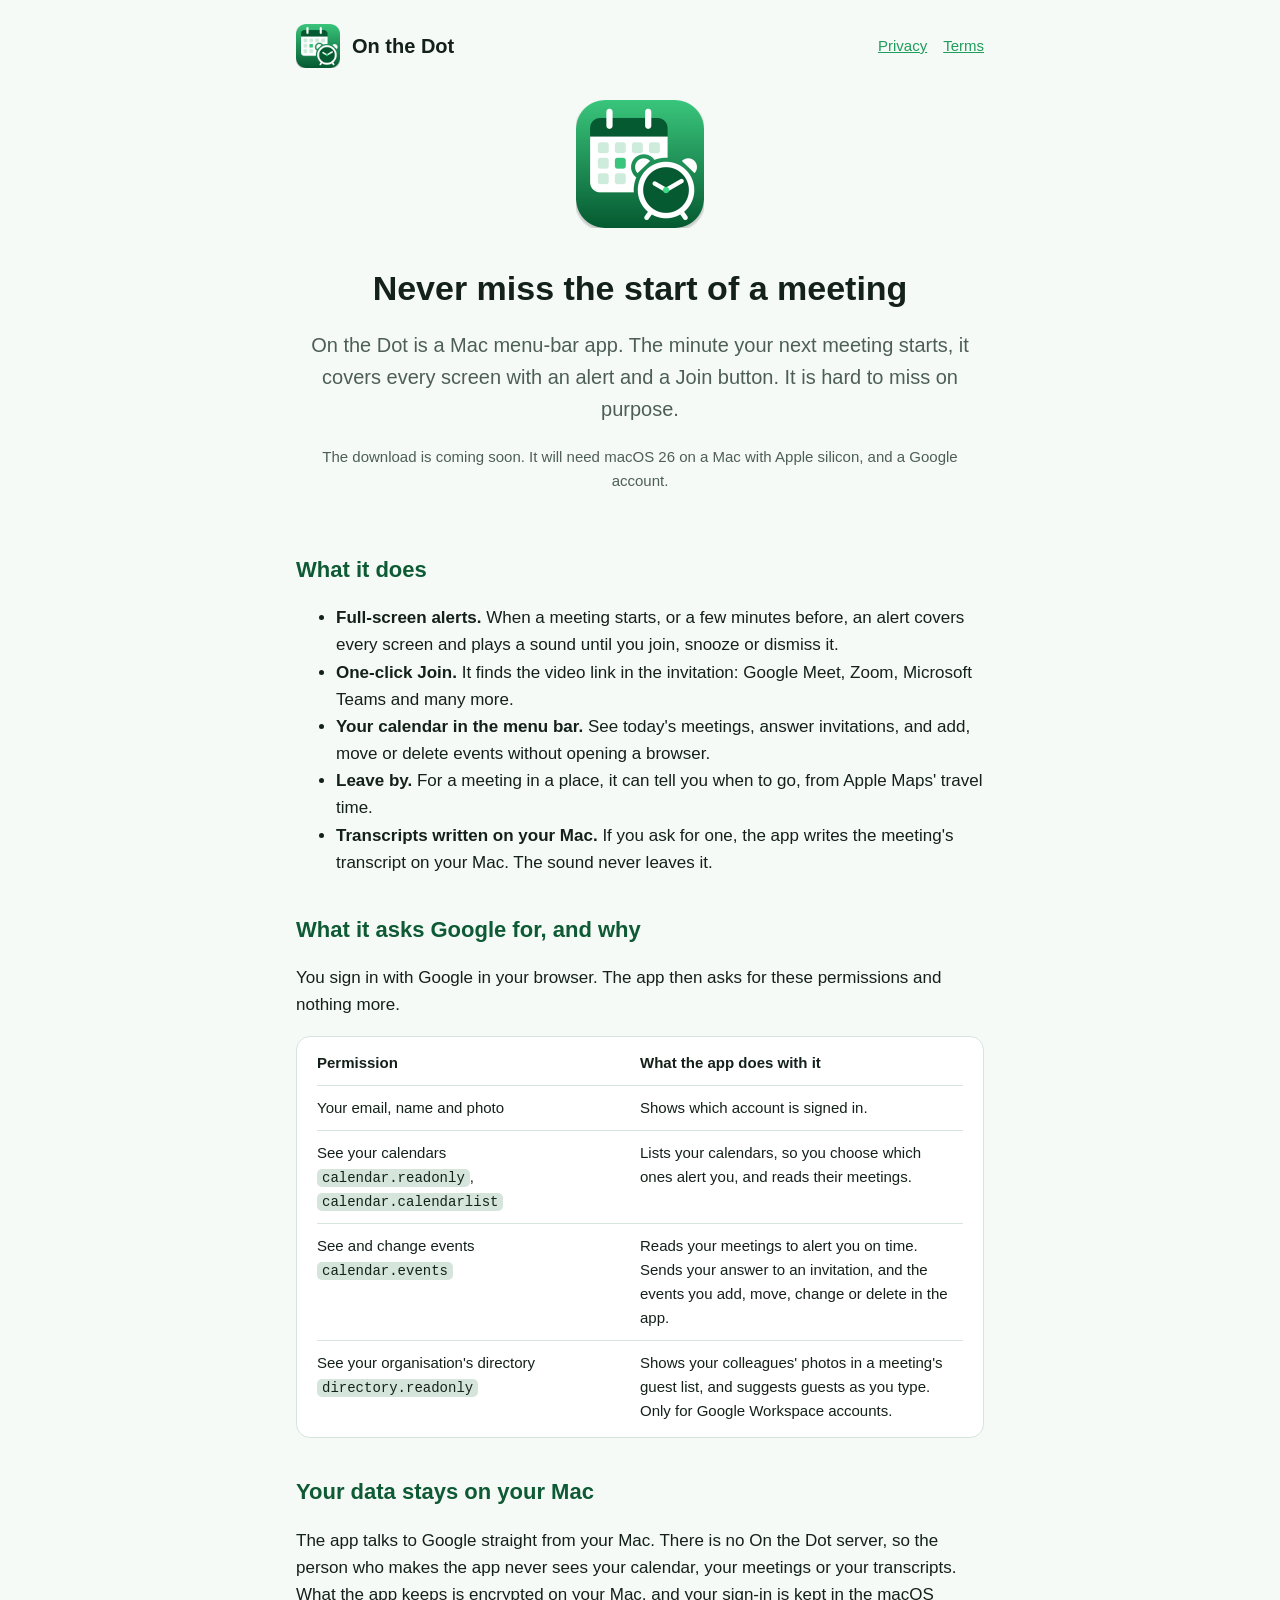
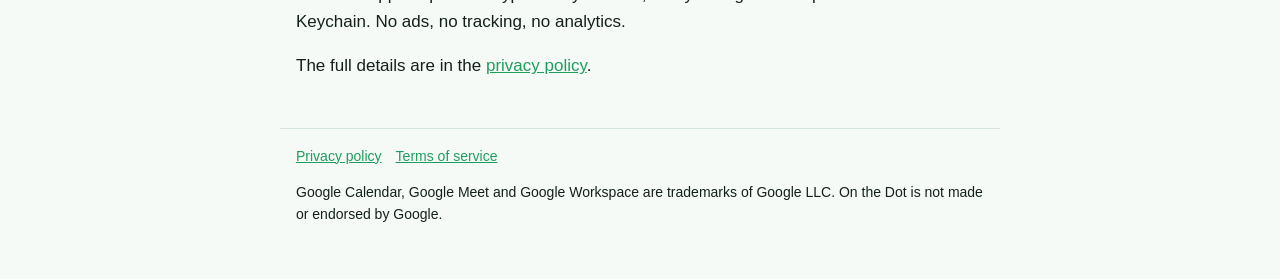
==== index.html @ 3e223c5f "Add files via upload" ====
<!doctype html>
<html lang="en">
<head>
  <meta charset="utf-8">
  <meta name="viewport" content="width=device-width, initial-scale=1">
  <title>On the Dot: never miss the start of a meeting</title>
  <meta name="description" content="On the Dot is a Mac menu-bar app that covers your screen with an alert the minute your next Google Calendar meeting starts.">
  <link rel="icon" href="icon.png">
  <link rel="stylesheet" href="style.css">
</head>
<body>
<header>
  <img src="icon.png" alt="">
  <a class="name" href="index.html">On the Dot</a>
  <nav><a href="privacy.html">Privacy</a><a href="terms.html">Terms</a></nav>
</header>

<main>
  <section class="hero">
    <img src="icon.png" alt="The On the Dot icon: an alarm clock in front of a calendar page">
    <h1>Never miss the start of a meeting</h1>
    <p class="lead">On the Dot is a Mac menu-bar app. The minute your next meeting starts, it covers every screen
      with an alert and a Join button. It is hard to miss on purpose.</p>
    <p class="soft">The download is coming soon. It will need macOS 26 on a Mac with Apple silicon, and a Google
      account.</p>
  </section>

  <h2>What it does</h2>
  <ul>
    <li><strong>Full-screen alerts.</strong> When a meeting starts, or a few minutes before, an alert covers every
      screen and plays a sound until you join, snooze or dismiss it.</li>
    <li><strong>One-click Join.</strong> It finds the video link in the invitation: Google Meet, Zoom, Microsoft
      Teams and many more.</li>
    <li><strong>Your calendar in the menu bar.</strong> See today's meetings, answer invitations, and add, move or
      delete events without opening a browser.</li>
    <li><strong>Leave by.</strong> For a meeting in a place, it can tell you when to go, from Apple Maps' travel
      time.</li>
    <li><strong>Transcripts written on your Mac.</strong> If you ask for one, the app writes the meeting's
      transcript on your Mac. The sound never leaves it.</li>
  </ul>

  <h2>What it asks Google for, and why</h2>
  <p>You sign in with Google in your browser. The app then asks for these permissions and nothing more.</p>
  <div class="card scroll">
    <table>
      <tr><th>Permission</th><th>What the app does with it</th></tr>
      <tr><td>Your email, name and photo</td><td>Shows which account is signed in.</td></tr>
      <tr><td>See your calendars<br><code>calendar.readonly</code>, <code>calendar.calendarlist</code></td>
        <td>Lists your calendars, so you choose which ones alert you, and reads their meetings.</td></tr>
      <tr><td>See and change events<br><code>calendar.events</code></td>
        <td>Reads your meetings to alert you on time. Sends your answer to an invitation, and the events you add,
          move, change or delete in the app.</td></tr>
      <tr><td>See your organisation's directory<br><code>directory.readonly</code></td>
        <td>Shows your colleagues' photos in a meeting's guest list, and suggests guests as you type. Only for
          Google Workspace accounts.</td></tr>
    </table>
  </div>

  <h2>Your data stays on your Mac</h2>
  <p>The app talks to Google straight from your Mac. There is no On the Dot server, so the person who makes the app never sees your calendar,
    your meetings or your transcripts. What the app keeps is encrypted on your Mac, and your sign-in is kept in the
    macOS Keychain. No ads, no tracking, no analytics.</p>
  <p>The full details are in the <a href="privacy.html">privacy policy</a>.</p>
</main>

<footer>
  <a href="privacy.html">Privacy policy</a><a href="terms.html">Terms of service</a>
  <p>Google Calendar, Google Meet and Google Workspace are trademarks of Google LLC. On the Dot is not made or
    endorsed by Google.</p>
</footer>
</body>
</html>
---- style.css ----
/* One style for the three pages. The greens are the app icon's. */
:root {
  --page: #f6faf7;
  --card: #ffffff;
  --text: #14211a;
  --soft: #4d5f55;
  --line: #d6e5dc;
  --green: #0e5a34;
  --accent: #1f9d5c;
}
@media (prefers-color-scheme: dark) {
  :root {
    --page: #0c1611;
    --card: #14211a;
    --text: #e8f3ec;
    --soft: #a3b8ab;
    --line: #26392e;
    --green: #3cc47a;
    --accent: #3cc47a;
  }
}
* { box-sizing: border-box; }
body {
  margin: 0;
  background: var(--page);
  color: var(--text);
  font: 17px/1.6 -apple-system, BlinkMacSystemFont, "Segoe UI", Helvetica, Arial, sans-serif;
}
main, header, footer { max-width: 720px; margin: 0 auto; padding: 0 16px; }
header { display: flex; align-items: center; gap: 12px; padding-top: 24px; padding-bottom: 8px; }
header img { width: 44px; height: 44px; }
header a.name { font-weight: 700; font-size: 20px; color: var(--text); text-decoration: none; }
header nav { margin-left: auto; display: flex; gap: 16px; font-size: 15px; }
a { color: var(--accent); }
h1 { font-size: 34px; line-height: 1.2; margin: 32px 0 12px; }
h2 { font-size: 22px; margin: 36px 0 8px; color: var(--green); }
p, li { color: var(--text); }
.lead { font-size: 20px; color: var(--soft); }
.soft { color: var(--soft); font-size: 15px; }
.hero { text-align: center; padding: 24px 0 8px; }
.hero img { width: 128px; height: 128px; }
.card { background: var(--card); border: 1px solid var(--line); border-radius: 14px; padding: 4px 20px; margin: 16px 0; }
.scroll { overflow-x: auto; }
table { border-collapse: collapse; width: 100%; font-size: 15px; table-layout: fixed; overflow-wrap: anywhere; }
th, td { text-align: left; vertical-align: top; padding: 10px 12px 10px 0; border-bottom: 1px solid var(--line); }
tr:last-child td { border-bottom: 0; }
code { font-size: 14px; background: var(--line); padding: 1px 5px; border-radius: 5px; }
footer { margin-top: 48px; padding-top: 16px; padding-bottom: 40px; border-top: 1px solid var(--line); font-size: 14px; color: var(--soft); }
footer a { margin-right: 14px; }
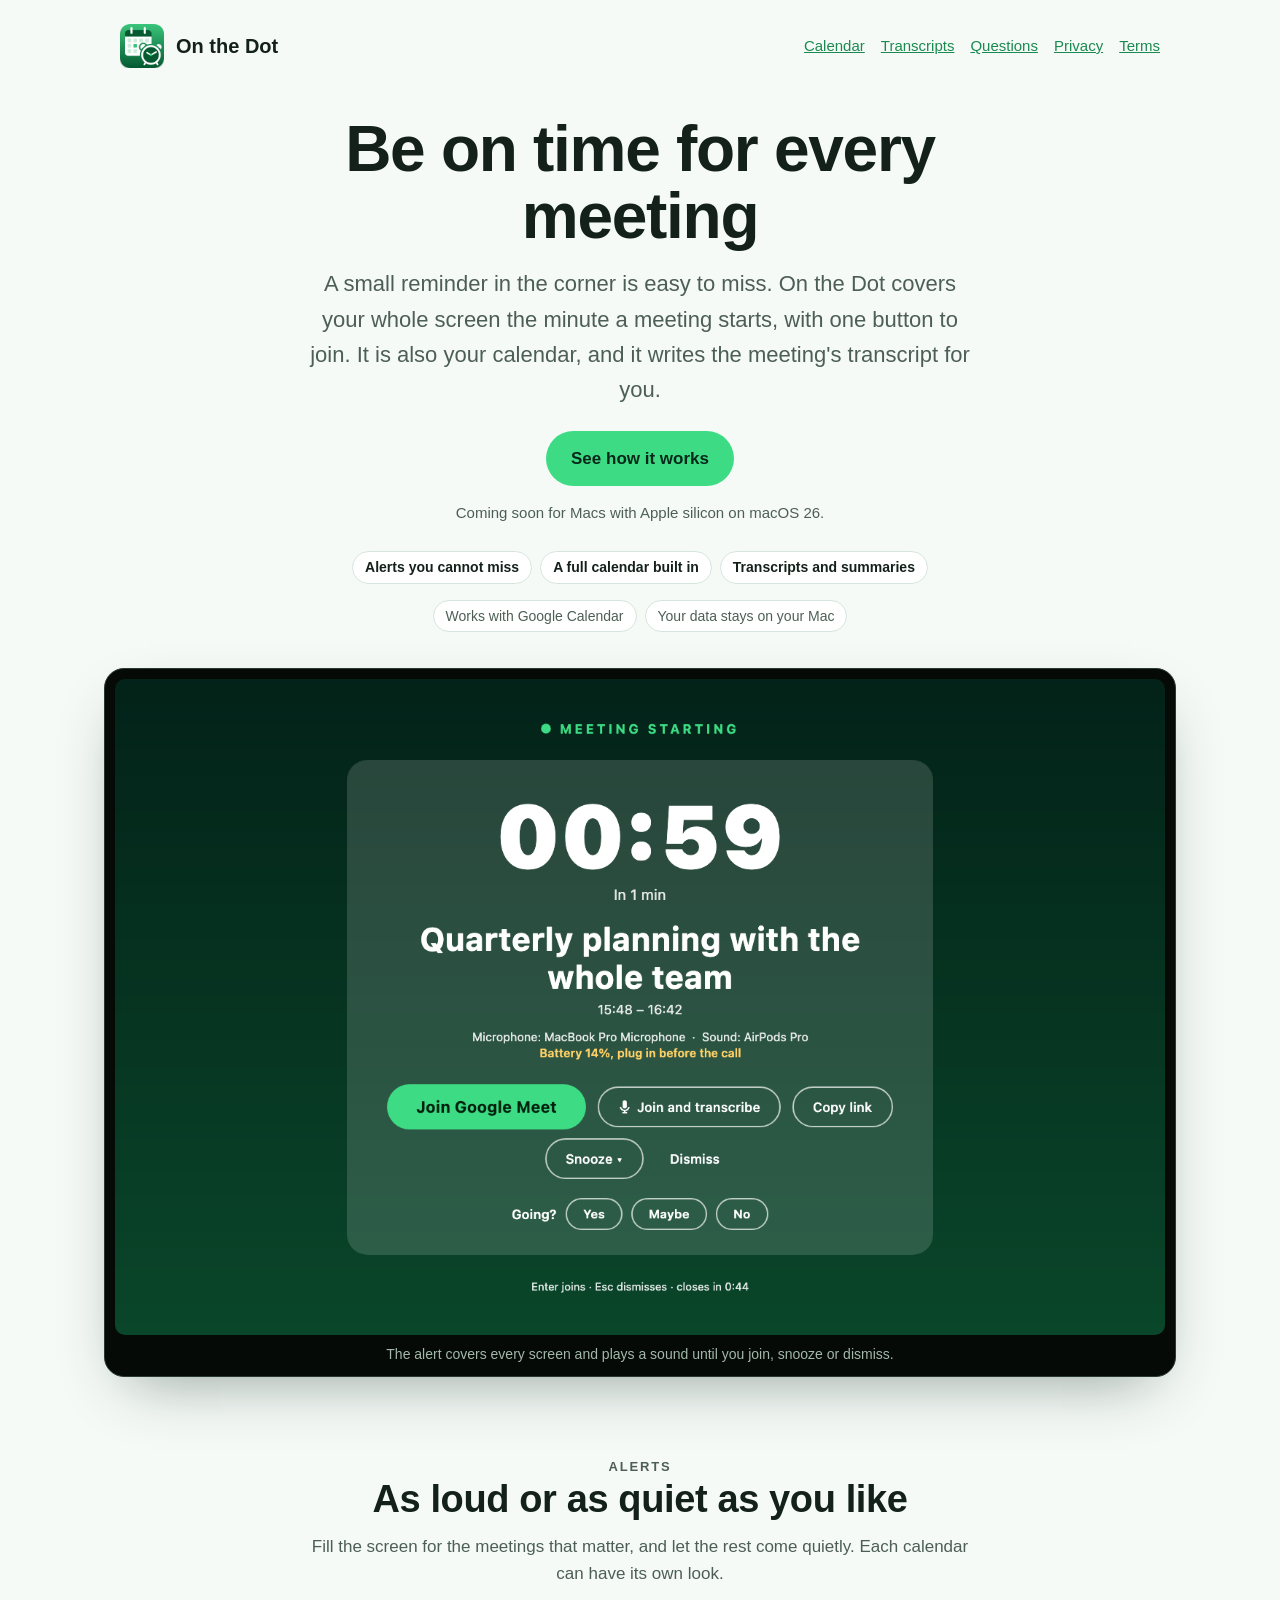
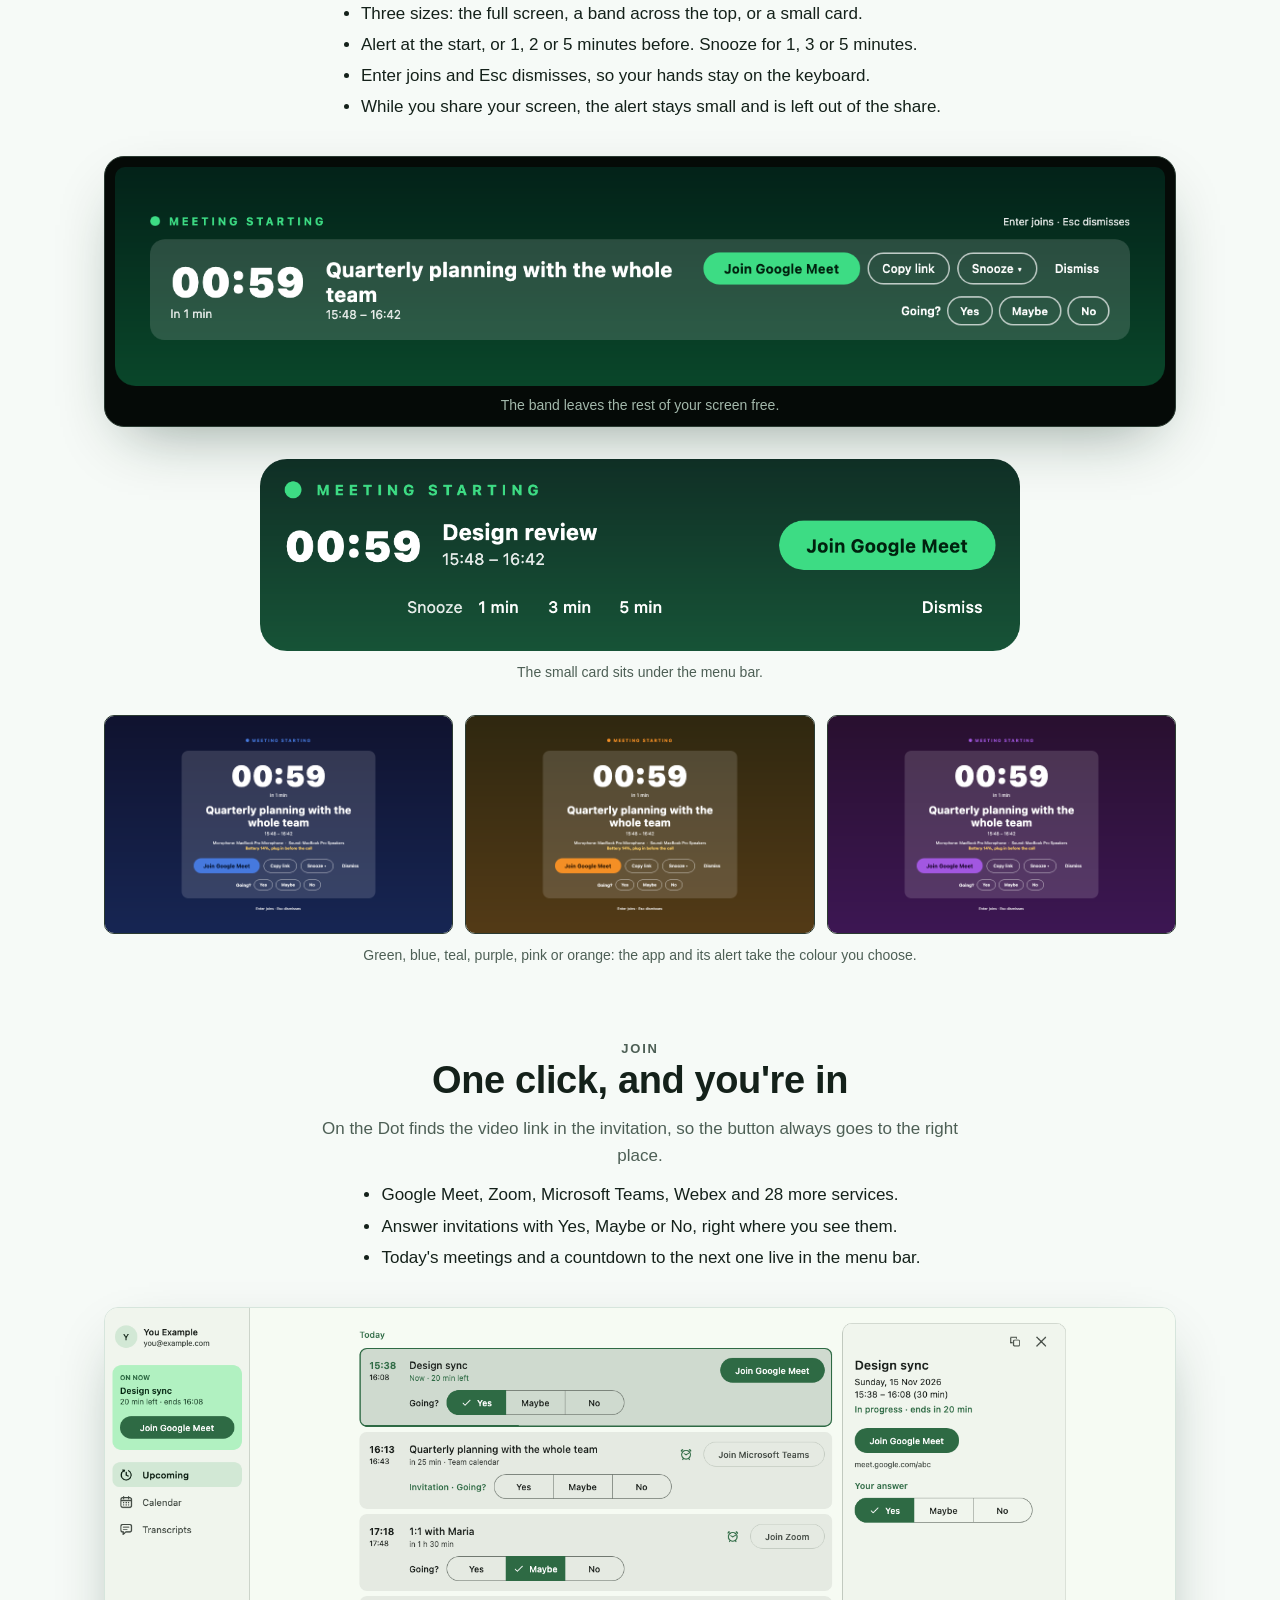
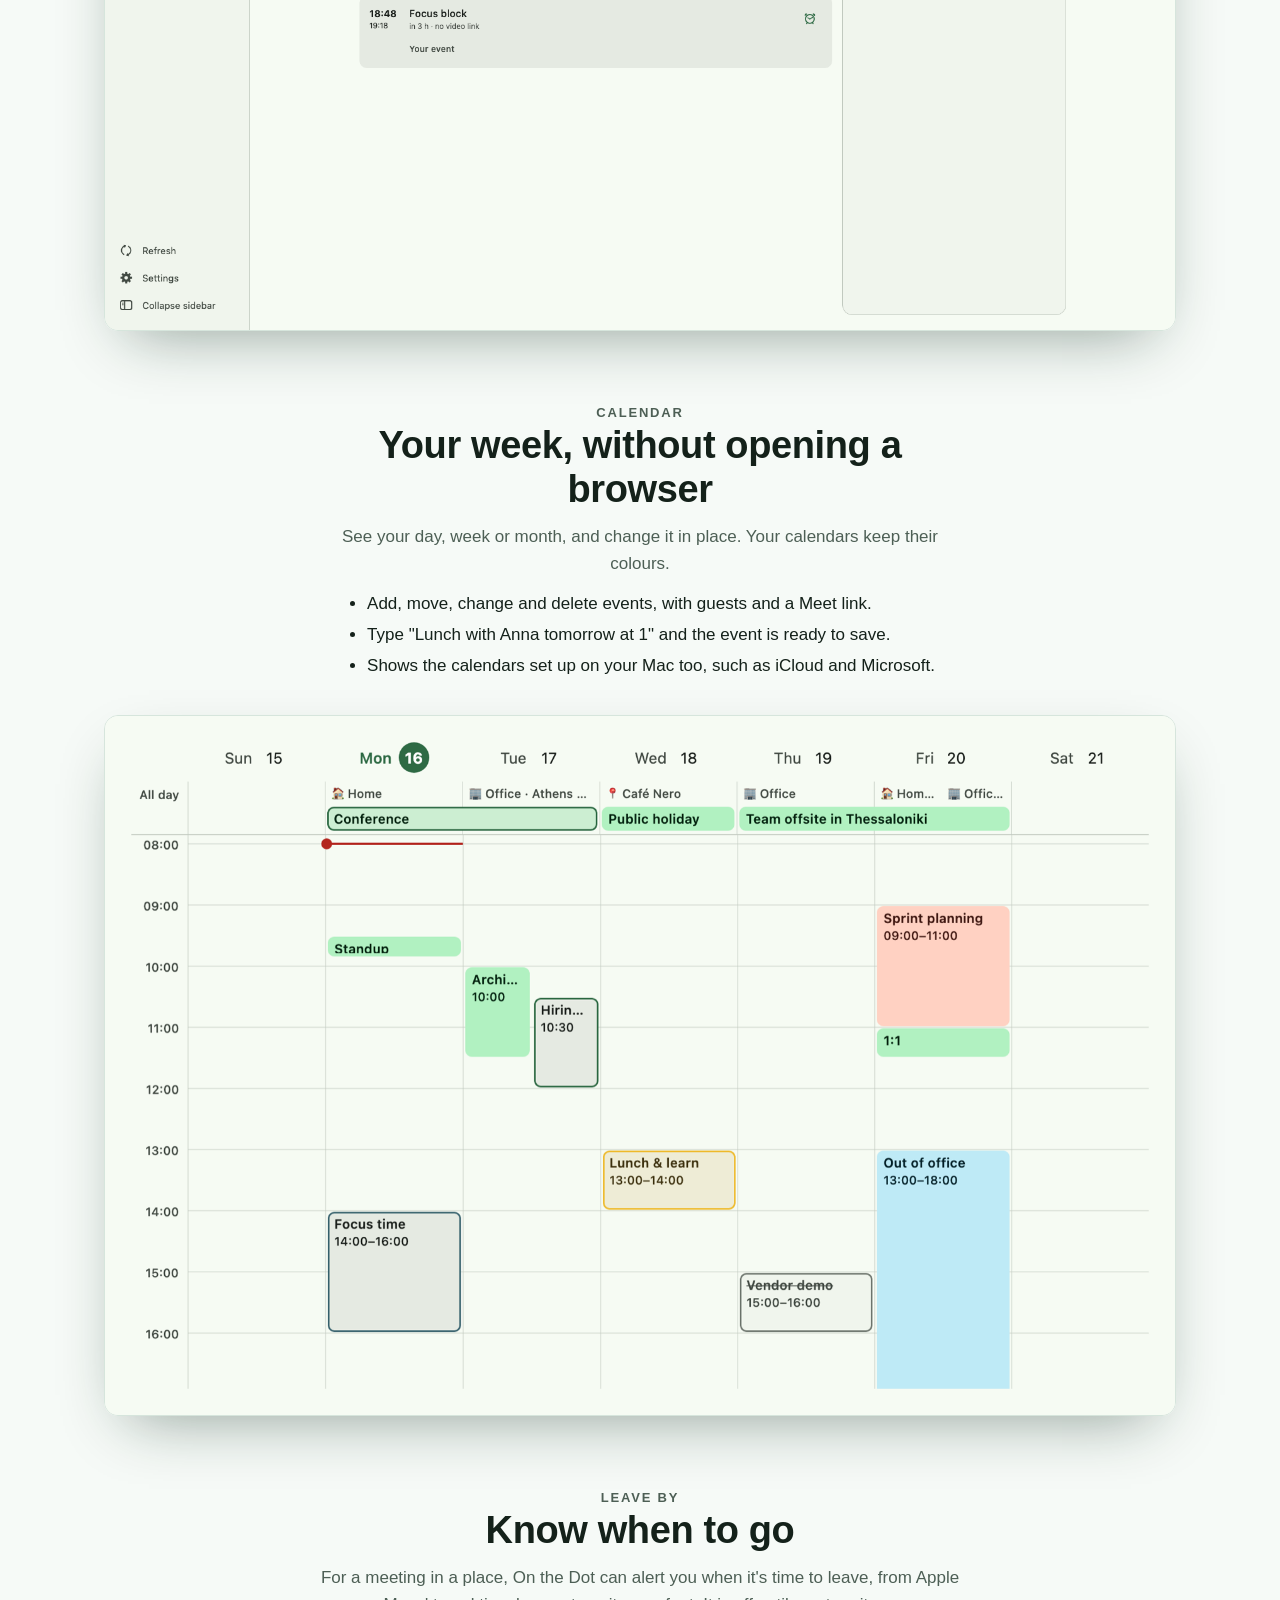
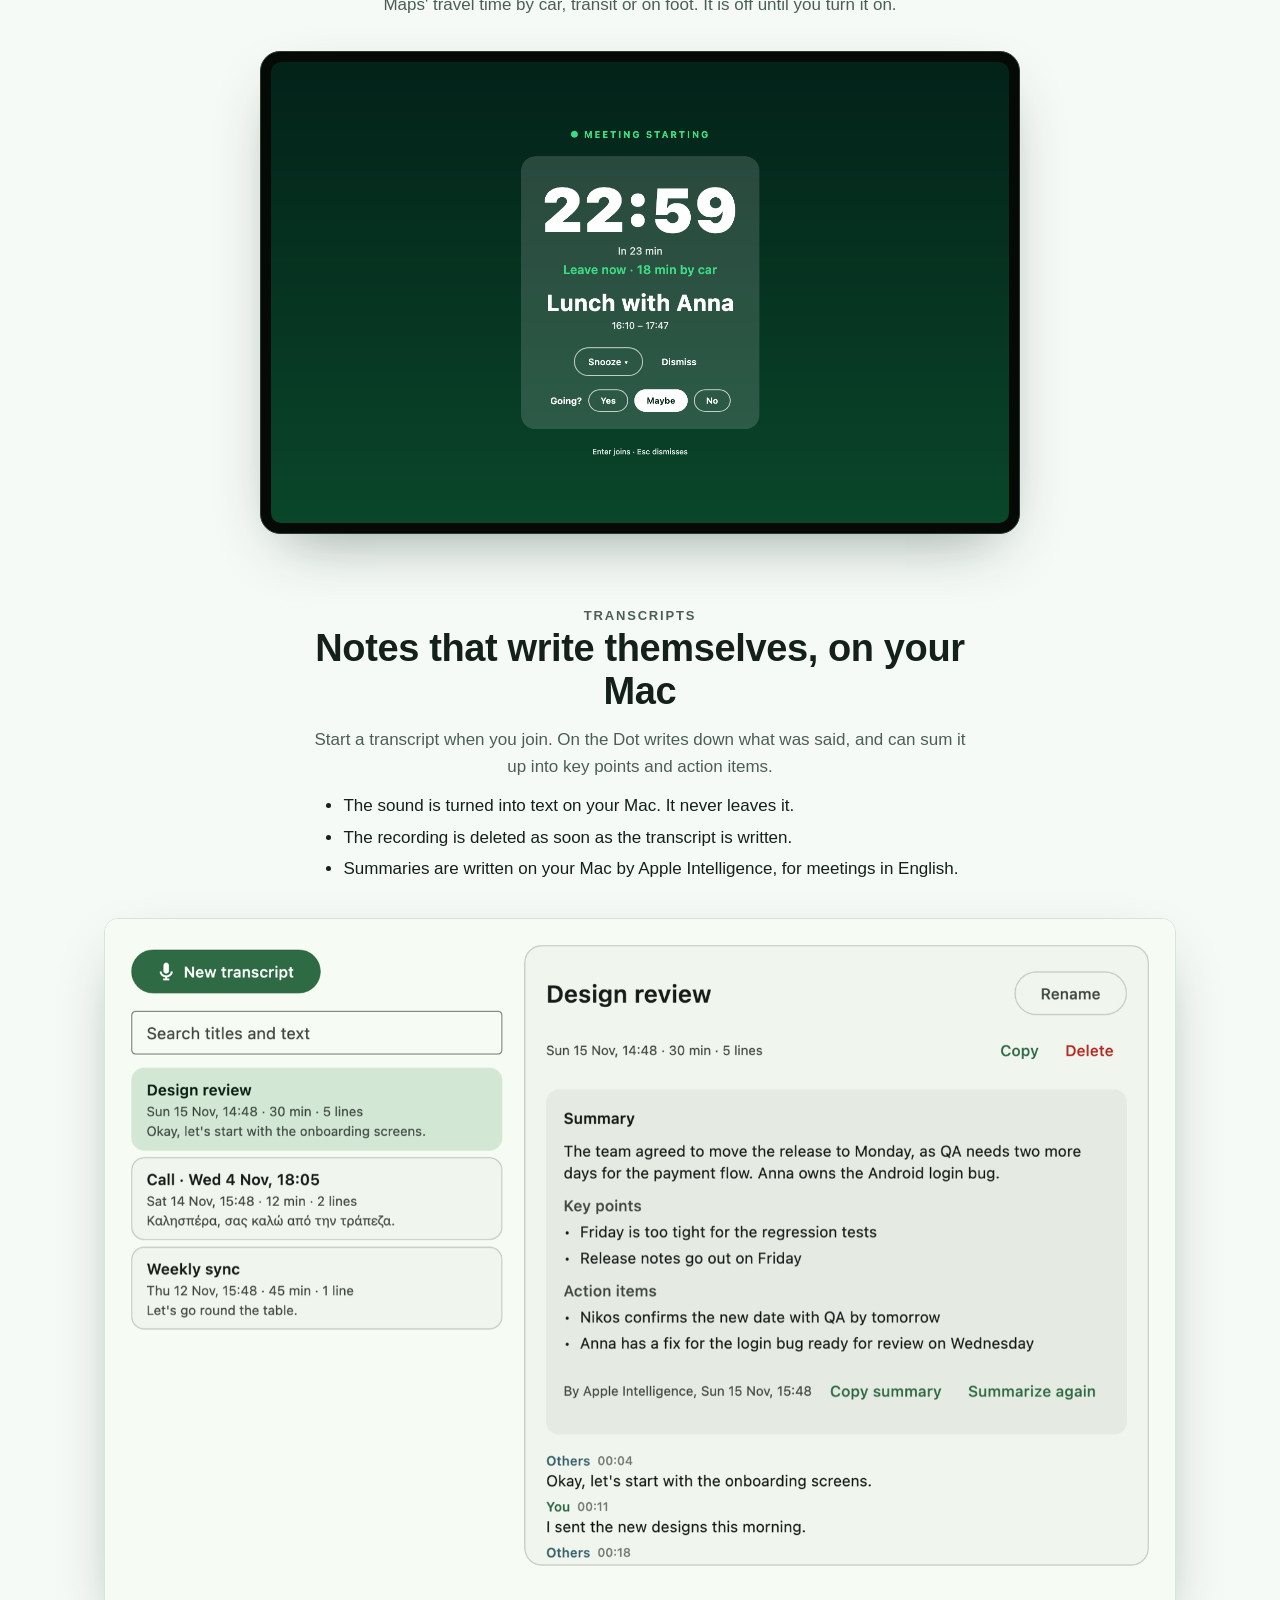
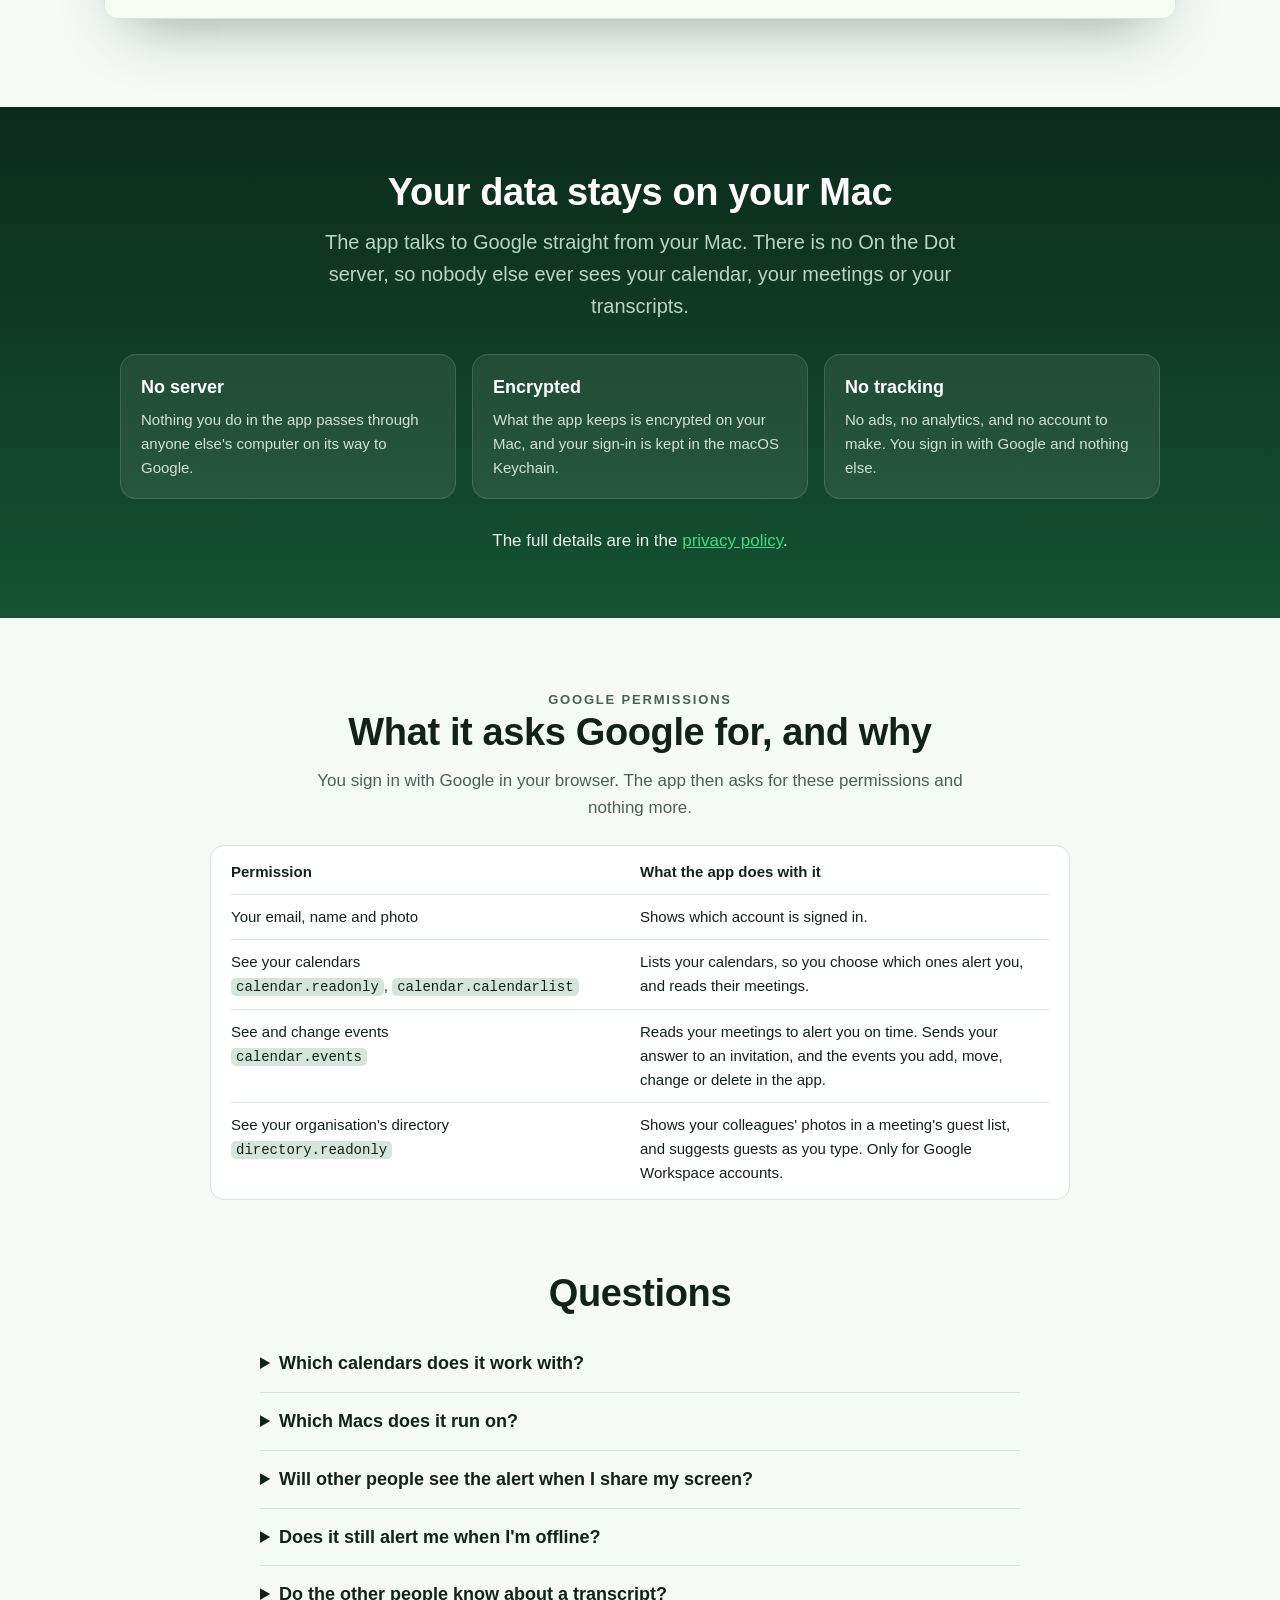
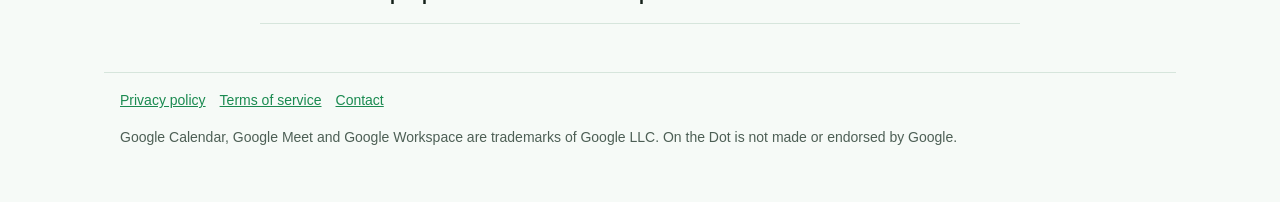
==== commit 0cc721f3: "Add files via upload" ====
--- a/index.html
+++ b/index.html
@@ -3,68 +3,222 @@
 <head>
   <meta charset="utf-8">
   <meta name="viewport" content="width=device-width, initial-scale=1">
-  <title>On the Dot: never miss the start of a meeting</title>
-  <meta name="description" content="On the Dot is a Mac menu-bar app that covers your screen with an alert the minute your next Google Calendar meeting starts.">
+  <title>On the Dot: be on time for every meeting</title>
+  <meta name="description" content="On the Dot is a Mac menu-bar app that covers your screen the minute your next Google Calendar meeting starts, with one button to join.">
   <link rel="icon" href="icon.png">
   <link rel="stylesheet" href="style.css">
 </head>
-<body>
+<body class="home">
 <header>
   <img src="icon.png" alt="">
   <a class="name" href="index.html">On the Dot</a>
-  <nav><a href="privacy.html">Privacy</a><a href="terms.html">Terms</a></nav>
+  <nav><a class="jump" href="#calendar">Calendar</a><a class="jump" href="#transcripts">Transcripts</a><a class="jump" href="#questions">Questions</a><a href="privacy.html">Privacy</a><a href="terms.html">Terms</a></nav>
 </header>
 
 <main>
-  <section class="hero">
-    <img src="icon.png" alt="The On the Dot icon: an alarm clock in front of a calendar page">
-    <h1>Never miss the start of a meeting</h1>
-    <p class="lead">On the Dot is a Mac menu-bar app. The minute your next meeting starts, it covers every screen
-      with an alert and a Join button. It is hard to miss on purpose.</p>
-    <p class="soft">The download is coming soon. It will need macOS 26 on a Mac with Apple silicon, and a Google
-      account.</p>
-  </section>
-
-  <h2>What it does</h2>
-  <ul>
-    <li><strong>Full-screen alerts.</strong> When a meeting starts, or a few minutes before, an alert covers every
-      screen and plays a sound until you join, snooze or dismiss it.</li>
-    <li><strong>One-click Join.</strong> It finds the video link in the invitation: Google Meet, Zoom, Microsoft
-      Teams and many more.</li>
-    <li><strong>Your calendar in the menu bar.</strong> See today's meetings, answer invitations, and add, move or
-      delete events without opening a browser.</li>
-    <li><strong>Leave by.</strong> For a meeting in a place, it can tell you when to go, from Apple Maps' travel
-      time.</li>
-    <li><strong>Transcripts written on your Mac.</strong> If you ask for one, the app writes the meeting's
-      transcript on your Mac. The sound never leaves it.</li>
-  </ul>
-
-  <h2>What it asks Google for, and why</h2>
-  <p>You sign in with Google in your browser. The app then asks for these permissions and nothing more.</p>
-  <div class="card scroll">
-    <table>
-      <tr><th>Permission</th><th>What the app does with it</th></tr>
-      <tr><td>Your email, name and photo</td><td>Shows which account is signed in.</td></tr>
-      <tr><td>See your calendars<br><code>calendar.readonly</code>, <code>calendar.calendarlist</code></td>
-        <td>Lists your calendars, so you choose which ones alert you, and reads their meetings.</td></tr>
-      <tr><td>See and change events<br><code>calendar.events</code></td>
-        <td>Reads your meetings to alert you on time. Sends your answer to an invitation, and the events you add,
-          move, change or delete in the app.</td></tr>
-      <tr><td>See your organisation's directory<br><code>directory.readonly</code></td>
-        <td>Shows your colleagues' photos in a meeting's guest list, and suggests guests as you type. Only for
-          Google Workspace accounts.</td></tr>
-    </table>
-  </div>
-
-  <h2>Your data stays on your Mac</h2>
-  <p>The app talks to Google straight from your Mac. There is no On the Dot server, so the person who makes the app never sees your calendar,
-    your meetings or your transcripts. What the app keeps is encrypted on your Mac, and your sign-in is kept in the
-    macOS Keychain. No ads, no tracking, no analytics.</p>
-  <p>The full details are in the <a href="privacy.html">privacy policy</a>.</p>
+  <section class="hero wrap">
+    <div class="text">
+      <h1>Be on time for every meeting</h1>
+      <p class="lead">A small reminder in the corner is easy to miss. On the Dot covers your whole screen the minute
+        a meeting starts, with one button to join. It is also your calendar, and it writes the meeting's transcript
+        for you.</p>
+      <div class="actions">
+        <a class="button" href="#alerts">See how it works</a>
+      </div>
+      <p class="soft">Coming soon for Macs with Apple silicon on macOS 26.</p>
+      <ul class="chips">
+        <li><a href="#alerts">Alerts you cannot miss</a></li>
+        <li><a href="#calendar">A full calendar built in</a></li>
+        <li><a href="#transcripts">Transcripts and summaries</a></li>
+        <li>Works with Google Calendar</li>
+        <li>Your data stays on your Mac</li>
+      </ul>
+    </div>
+    <figure class="screen">
+      <img src="shots/alert.png" width="1440" height="900"
+           alt="The full-screen alert: a one-minute countdown, the meeting's title, and buttons to join Google Meet, snooze or dismiss">
+      <figcaption>The alert covers every screen and plays a sound until you join, snooze or dismiss.</figcaption>
+    </figure>
+  </section>
+
+  <section class="feature wrap" id="alerts">
+    <div class="text">
+      <p class="eyebrow">Alerts</p>
+      <h2>As loud or as quiet as you like</h2>
+      <p>Fill the screen for the meetings that matter, and let the rest come quietly. Each calendar can have its
+        own look.</p>
+      <ul>
+        <li>Three sizes: the full screen, a band across the top, or a small card.</li>
+        <li>Alert at the start, or 1, 2 or 5 minutes before. Snooze for 1, 3 or 5 minutes.</li>
+        <li>Enter joins and Esc dismisses, so your hands stay on the keyboard.</li>
+        <li>While you share your screen, the alert stays small and is left out of the share.</li>
+      </ul>
+    </div>
+    <figure class="screen">
+      <img src="shots/alert-band.png" width="1440" height="300" loading="lazy"
+           alt="The alert as a band across the top of the screen, with the countdown, the title and the Join button">
+      <figcaption>The band leaves the rest of your screen free.</figcaption>
+    </figure>
+    <figure class="narrow">
+      <img src="shots/alert-small.png" width="1240" height="312" loading="lazy"
+           alt="The alert as a small card under the menu bar, with the countdown, Join, snooze times and Dismiss">
+      <figcaption>The small card sits under the menu bar.</figcaption>
+    </figure>
+    <figure>
+      <div class="trio">
+        <img src="shots/alert-blue.png" width="720" height="450" loading="lazy" alt="The alert in blue">
+        <img src="shots/alert-orange.png" width="720" height="450" loading="lazy" alt="The alert in orange">
+        <img src="shots/alert-purple.png" width="720" height="450" loading="lazy" alt="The alert in purple">
+      </div>
+      <figcaption>Green, blue, teal, purple, pink or orange: the app and its alert take the colour you choose.</figcaption>
+    </figure>
+  </section>
+
+  <section class="feature wrap">
+    <div class="text">
+      <p class="eyebrow">Join</p>
+      <h2>One click, and you're in</h2>
+      <p>On the Dot finds the video link in the invitation, so the button always goes to the right place.</p>
+      <ul>
+        <li>Google Meet, Zoom, Microsoft Teams, Webex and 28 more services.</li>
+        <li>Answer invitations with Yes, Maybe or No, right where you see them.</li>
+        <li>Today's meetings and a countdown to the next one live in the menu bar.</li>
+      </ul>
+    </div>
+    <figure class="window">
+      <picture>
+        <source srcset="shots/upcoming-dark.png" media="(prefers-color-scheme: dark)">
+        <img src="shots/upcoming-light.png" width="1720" height="1000" loading="lazy"
+             alt="The Upcoming list: today's meetings, each with a Join button for its service and Yes, Maybe, No answers">
+      </picture>
+    </figure>
+  </section>
+
+  <section class="feature wrap" id="calendar">
+    <div class="text">
+      <p class="eyebrow">Calendar</p>
+      <h2>Your week, without opening a browser</h2>
+      <p>See your day, week or month, and change it in place. Your calendars keep their colours.</p>
+      <ul>
+        <li>Add, move, change and delete events, with guests and a Meet link.</li>
+        <li>Type "Lunch with Anna tomorrow at 1" and the event is ready to save.</li>
+        <li>Shows the calendars set up on your Mac too, such as iCloud and Microsoft.</li>
+      </ul>
+    </div>
+    <figure class="window">
+      <picture>
+        <source srcset="shots/calendar-dark.png" media="(prefers-color-scheme: dark)">
+        <img src="shots/calendar-light.png" width="1700" height="1110" loading="lazy"
+             alt="The week view of the calendar, with meetings in their calendars' colours, all-day events and where you work each day">
+      </picture>
+    </figure>
+  </section>
+
+  <section class="feature wrap">
+    <div class="text">
+      <p class="eyebrow">Leave by</p>
+      <h2>Know when to go</h2>
+      <p>For a meeting in a place, On the Dot can alert you when it's time to leave, from Apple Maps' travel time
+        by car, transit or on foot. It is off until you turn it on.</p>
+    </div>
+    <figure class="screen narrow">
+      <img src="shots/alert-leave.png" width="1440" height="900" loading="lazy"
+           alt="An alert for a lunch that says: Leave now, 18 minutes by car">
+    </figure>
+  </section>
+
+  <section class="feature wrap" id="transcripts">
+    <div class="text">
+      <p class="eyebrow">Transcripts</p>
+      <h2>Notes that write themselves, on your Mac</h2>
+      <p>Start a transcript when you join. On the Dot writes down what was said, and can sum it up into key points
+        and action items.</p>
+      <ul>
+        <li>The sound is turned into text on your Mac. It never leaves it.</li>
+        <li>The recording is deleted as soon as the transcript is written.</li>
+        <li>Summaries are written on your Mac by Apple Intelligence, for meetings in English.</li>
+      </ul>
+    </div>
+    <figure class="window">
+      <picture>
+        <source srcset="shots/transcripts-dark.png" media="(prefers-color-scheme: dark)">
+        <img src="shots/transcripts-light.png" width="1700" height="1110" loading="lazy"
+             alt="A kept transcript with its summary: a short overview, key points and action items, above who said what">
+      </picture>
+    </figure>
+  </section>
+
+  <section class="band">
+    <div class="wrap">
+      <h2>Your data stays on your Mac</h2>
+      <p class="lead">The app talks to Google straight from your Mac. There is no On the Dot server, so nobody
+        else ever sees your calendar, your meetings or your transcripts.</p>
+      <div class="points">
+        <div><h3>No server</h3><p>Nothing you do in the app passes through anyone else's computer on its way to
+          Google.</p></div>
+        <div><h3>Encrypted</h3><p>What the app keeps is encrypted on your Mac, and your sign-in is kept in the
+          macOS Keychain.</p></div>
+        <div><h3>No tracking</h3><p>No ads, no analytics, and no account to make. You sign in with Google and
+          nothing else.</p></div>
+      </div>
+      <p class="more">The full details are in the <a href="privacy.html">privacy policy</a>.</p>
+    </div>
+  </section>
+
+  <section class="permissions wrap">
+    <div class="text">
+      <p class="eyebrow">Google permissions</p>
+      <h2>What it asks Google for, and why</h2>
+      <p>You sign in with Google in your browser. The app then asks for these permissions and nothing more.</p>
+    </div>
+    <div class="card scroll">
+      <table>
+        <tr><th>Permission</th><th>What the app does with it</th></tr>
+        <tr><td>Your email, name and photo</td><td>Shows which account is signed in.</td></tr>
+        <tr><td>See your calendars<br><code>calendar.readonly</code>, <code>calendar.calendarlist</code></td>
+          <td>Lists your calendars, so you choose which ones alert you, and reads their meetings.</td></tr>
+        <tr><td>See and change events<br><code>calendar.events</code></td>
+          <td>Reads your meetings to alert you on time. Sends your answer to an invitation, and the events you add,
+            move, change or delete in the app.</td></tr>
+        <tr><td>See your organisation's directory<br><code>directory.readonly</code></td>
+          <td>Shows your colleagues' photos in a meeting's guest list, and suggests guests as you type. Only for
+            Google Workspace accounts.</td></tr>
+      </table>
+    </div>
+  </section>
+
+  <section class="faq wrap" id="questions">
+    <h2>Questions</h2>
+    <div class="list">
+      <details>
+        <summary>Which calendars does it work with?</summary>
+        <p>Google Calendar, with one Google account or several. It can also show and alert for the calendars set
+          up on your Mac, such as iCloud and Microsoft.</p>
+      </details>
+      <details>
+        <summary>Which Macs does it run on?</summary>
+        <p>Macs with Apple silicon, on macOS 26.</p>
+      </details>
+      <details>
+        <summary>Will other people see the alert when I share my screen?</summary>
+        <p>No. While you share your screen, the alert shows as the band or the small card, and it is left out of
+          the share.</p>
+      </details>
+      <details>
+        <summary>Does it still alert me when I'm offline?</summary>
+        <p>Yes. The app remembers the meetings it last read, so alerts still come when the network drops.</p>
+      </details>
+      <details>
+        <summary>Do the other people know about a transcript?</summary>
+        <p>Only if you tell them. In many places you must tell people, or ask them, before you record what they
+          say, so please do.</p>
+      </details>
+    </div>
+  </section>
 </main>
 
 <footer>
-  <a href="privacy.html">Privacy policy</a><a href="terms.html">Terms of service</a>
+  <a href="privacy.html">Privacy policy</a><a href="terms.html">Terms of service</a><a href="mailto:onthedotapplication@gmail.com">Contact</a>
   <p>Google Calendar, Google Meet and Google Workspace are trademarks of Google LLC. On the Dot is not made or
     endorsed by Google.</p>
 </footer>
--- a/style.css
+++ b/style.css
@@ -1,4 +1,4 @@
-/* One style for the three pages. The greens are the app icon's. */
+/* One style for the three pages. The greens are the app icon's and the alert's. */
 :root {
   --page: #f6faf7;
   --card: #ffffff;
@@ -6,7 +6,10 @@
   --soft: #4d5f55;
   --line: #d6e5dc;
   --green: #0e5a34;
-  --accent: #1f9d5c;
+  --accent: #1a8a50;
+  --join: #3ddc84;
+  --deep: #0c2a1c;
+  --shadow: 0 24px 60px -24px rgba(12, 42, 28, 0.45);
 }
 @media (prefers-color-scheme: dark) {
   :root {
@@ -17,28 +20,30 @@
     --line: #26392e;
     --green: #3cc47a;
     --accent: #3cc47a;
+    --shadow: 0 24px 60px -24px rgba(0, 0, 0, 0.8);
   }
 }
 * { box-sizing: border-box; }
+html { scroll-behavior: smooth; }
 body {
   margin: 0;
   background: var(--page);
   color: var(--text);
   font: 17px/1.6 -apple-system, BlinkMacSystemFont, "Segoe UI", Helvetica, Arial, sans-serif;
 }
+img { max-width: 100%; height: auto; display: block; }
+a { color: var(--accent); }
+
+/* The policy and terms pages: one narrow column to read. */
 main, header, footer { max-width: 720px; margin: 0 auto; padding: 0 16px; }
 header { display: flex; align-items: center; gap: 12px; padding-top: 24px; padding-bottom: 8px; }
 header img { width: 44px; height: 44px; }
-header a.name { font-weight: 700; font-size: 20px; color: var(--text); text-decoration: none; }
-header nav { margin-left: auto; display: flex; gap: 16px; font-size: 15px; }
-a { color: var(--accent); }
+header a.name { font-weight: 700; font-size: 20px; color: var(--text); text-decoration: none; white-space: nowrap; }
+header nav { margin-left: auto; display: flex; flex-wrap: wrap; justify-content: flex-end; gap: 4px 16px; font-size: 15px; }
 h1 { font-size: 34px; line-height: 1.2; margin: 32px 0 12px; }
 h2 { font-size: 22px; margin: 36px 0 8px; color: var(--green); }
-p, li { color: var(--text); }
 .lead { font-size: 20px; color: var(--soft); }
 .soft { color: var(--soft); font-size: 15px; }
-.hero { text-align: center; padding: 24px 0 8px; }
-.hero img { width: 128px; height: 128px; }
 .card { background: var(--card); border: 1px solid var(--line); border-radius: 14px; padding: 4px 20px; margin: 16px 0; }
 .scroll { overflow-x: auto; }
 table { border-collapse: collapse; width: 100%; font-size: 15px; table-layout: fixed; overflow-wrap: anywhere; }
@@ -47,3 +52,69 @@
 code { font-size: 14px; background: var(--line); padding: 1px 5px; border-radius: 5px; }
 footer { margin-top: 48px; padding-top: 16px; padding-bottom: 40px; border-top: 1px solid var(--line); font-size: 14px; color: var(--soft); }
 footer a { margin-right: 14px; }
+
+/* The home page: wider, with pictures of the app. */
+.home header, .home footer, .wrap { max-width: 1072px; }
+.home main { max-width: none; padding: 0; }
+.wrap { margin: 0 auto; padding: 0 16px; }
+.text { max-width: 660px; margin: 0 auto; text-align: center; }
+.text ul { text-align: left; display: inline-block; margin: 8px 0 0; padding-left: 22px; }
+.text li { margin: 4px 0; }
+
+.hero { padding: 40px 0 8px; }
+.hero h1 { font-size: clamp(38px, 6.4vw, 64px); line-height: 1.05; letter-spacing: -0.02em; margin: 0 0 16px; }
+.hero .lead { font-size: clamp(18px, 2.4vw, 22px); margin: 0 auto 24px; }
+.actions { display: flex; flex-wrap: wrap; gap: 12px; justify-content: center; }
+.button {
+  display: inline-block; padding: 13px 24px; border-radius: 999px; font-weight: 650; text-decoration: none;
+  background: var(--join); color: #06281a; border: 1px solid transparent;
+}
+.button:hover { filter: brightness(1.06); }
+.text ul.chips { list-style: none; display: flex; flex-wrap: wrap; gap: 8px; justify-content: center; padding: 0; margin: 22px 0 0; }
+.chips a { color: var(--text); text-decoration: none; font-weight: 600; }
+.chips li { font-size: 14px; color: var(--soft); border: 1px solid var(--line); border-radius: 999px; padding: 4px 12px; background: var(--card); }
+
+/* A picture of the app. "screen" is a whole display (the alert covers it); "window" is the app's own window. */
+figure { margin: 32px auto 0; }
+figcaption { text-align: center; font-size: 14px; color: var(--soft); margin-top: 10px; }
+.screen img { border-radius: 10px; }
+.screen { background: #050a07; padding: 10px; border-radius: 20px; box-shadow: var(--shadow); border: 1px solid #2a3a31; }
+.screen figcaption { color: #a3b8ab; margin: 8px 0 0; }
+.window img { border-radius: 14px; border: 1px solid var(--line); box-shadow: var(--shadow); }
+.narrow { max-width: 760px; }
+.trio { display: grid; grid-template-columns: repeat(3, 1fr); gap: 12px; margin-top: 16px; }
+.trio img { border-radius: 10px; border: 1px solid #2a3a31; }
+
+section.feature { padding: 72px 0 0; }
+.eyebrow { font-size: 13px; font-weight: 700; letter-spacing: 0.14em; text-transform: uppercase; color: var(--accent); margin: 0 0 6px; }
+.feature h2, .permissions h2, .band h2, .faq h2 {
+  font-size: clamp(26px, 4vw, 38px); line-height: 1.15; letter-spacing: -0.01em; margin: 0 0 12px; color: var(--text);
+}
+.feature p, .permissions p { color: var(--soft); margin: 0; }
+
+/* The promise about your data, on the alert's own dark green. */
+.band { margin-top: 88px; padding: 64px 0; background: linear-gradient(180deg, var(--deep), #145233); color: #e8f3ec; }
+.band h2 { color: #ffffff; text-align: center; }
+.band .lead { color: #b9d6c5; text-align: center; max-width: 660px; margin: 0 auto; }
+.points { display: grid; grid-template-columns: repeat(3, 1fr); gap: 16px; margin-top: 32px; }
+.points div { background: rgba(255, 255, 255, 0.08); border: 1px solid rgba(255, 255, 255, 0.14); border-radius: 16px; padding: 18px 20px; }
+.points h3 { margin: 0 0 6px; font-size: 18px; color: #ffffff; }
+.points p { margin: 0; font-size: 15px; color: #cfe3d7; }
+.band a { color: var(--join); }
+.band .more { text-align: center; margin: 28px 0 0; }
+
+.permissions { padding-top: 72px; }
+.permissions .card { max-width: 860px; margin: 24px auto 0; }
+.faq { padding-top: 72px; }
+.faq .list { max-width: 760px; margin: 20px auto 0; }
+.faq h2 { text-align: center; }
+details { border-bottom: 1px solid var(--line); padding: 14px 0; }
+summary { cursor: pointer; font-weight: 650; font-size: 18px; }
+details p { margin: 8px 0 0; color: var(--soft); }
+
+@media (max-width: 720px) {
+  header nav .jump { display: none; }
+  .points, .trio { grid-template-columns: 1fr; }
+  .screen { padding: 6px; border-radius: 14px; }
+  section.feature, .permissions, .faq { padding-top: 56px; }
+}
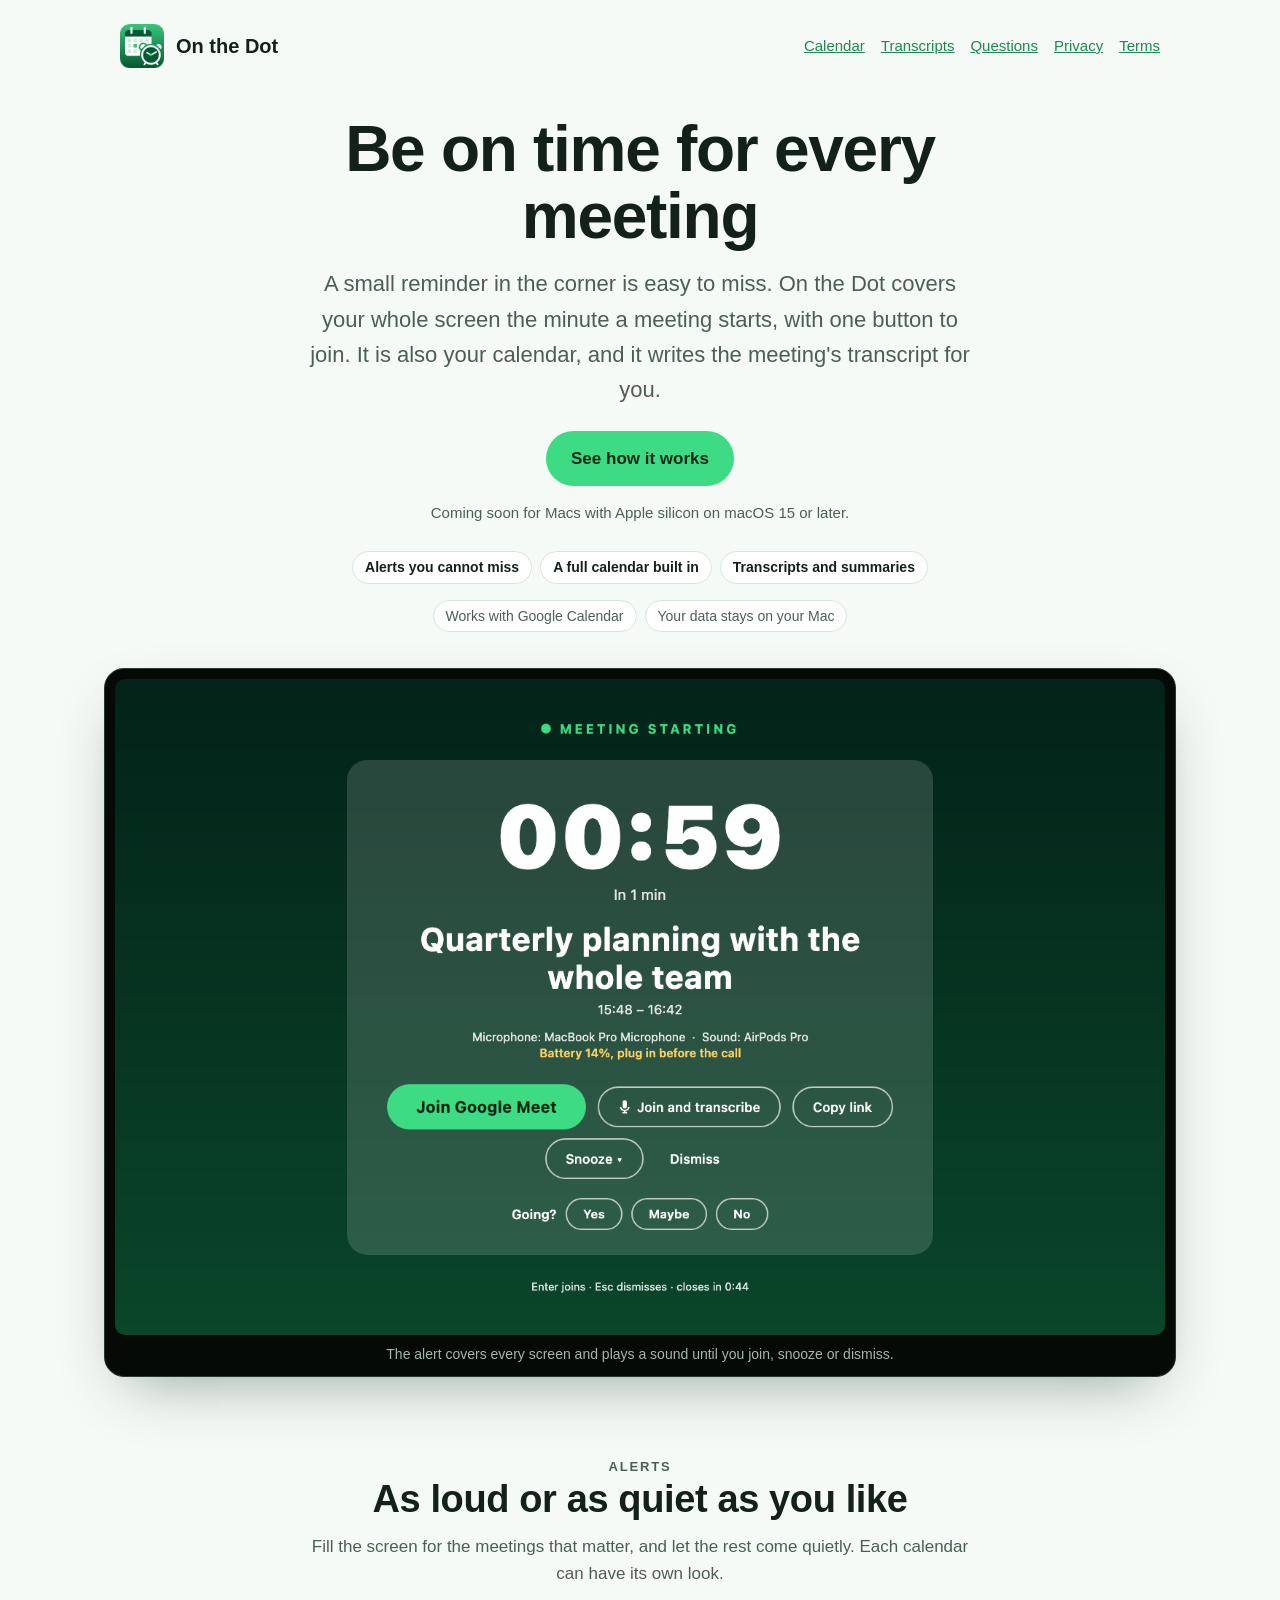
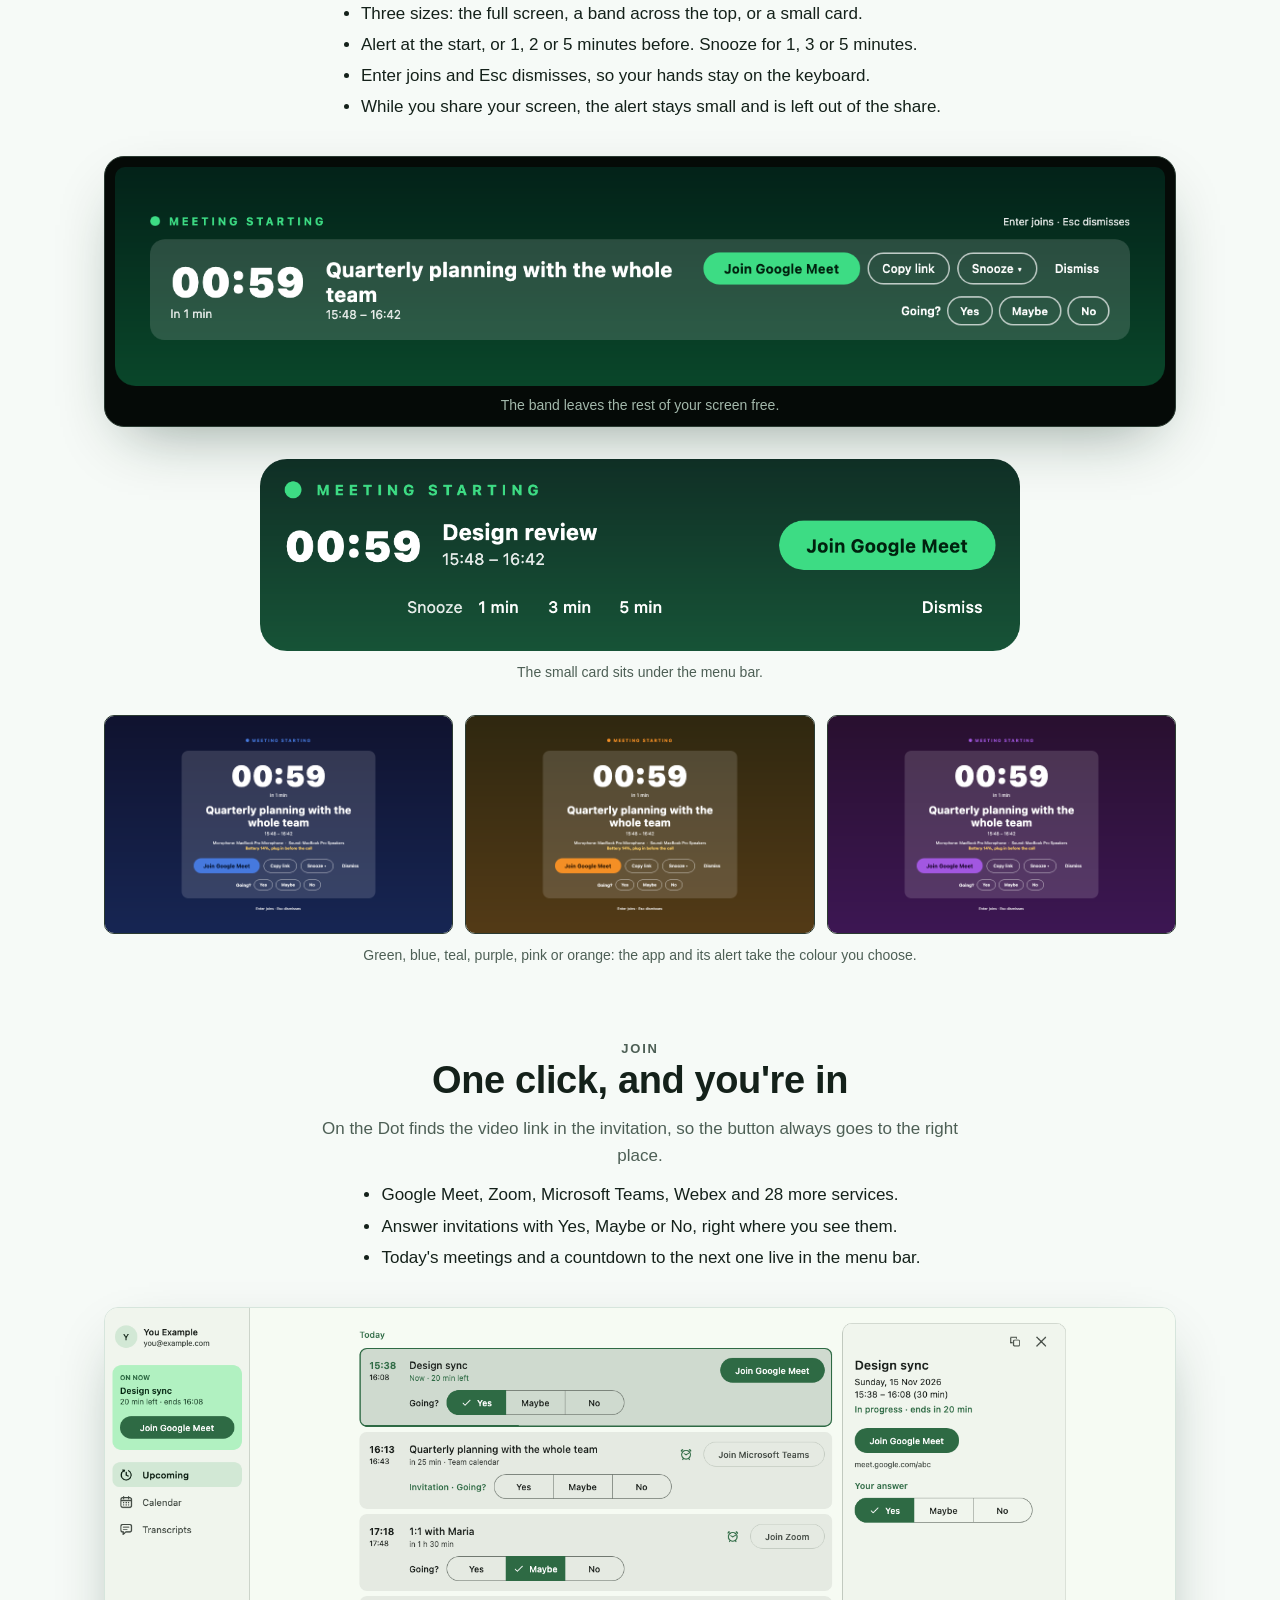
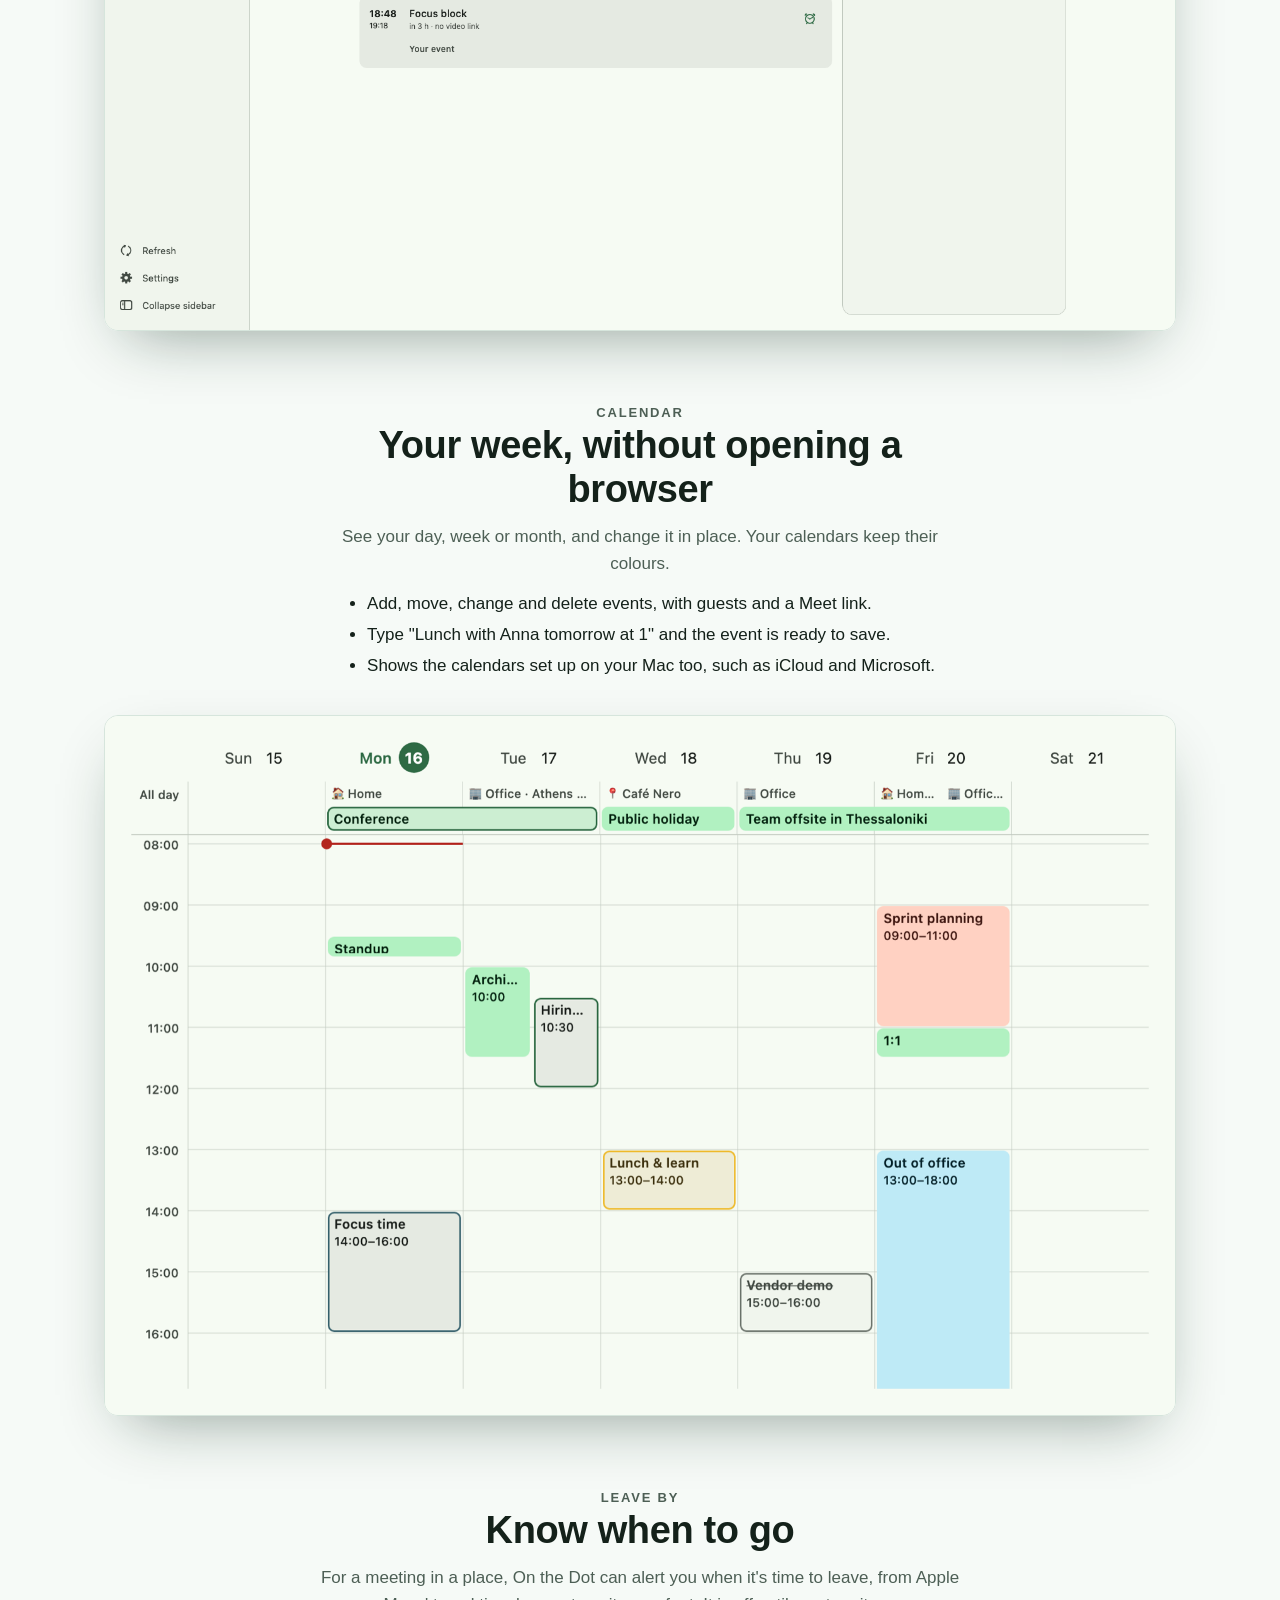
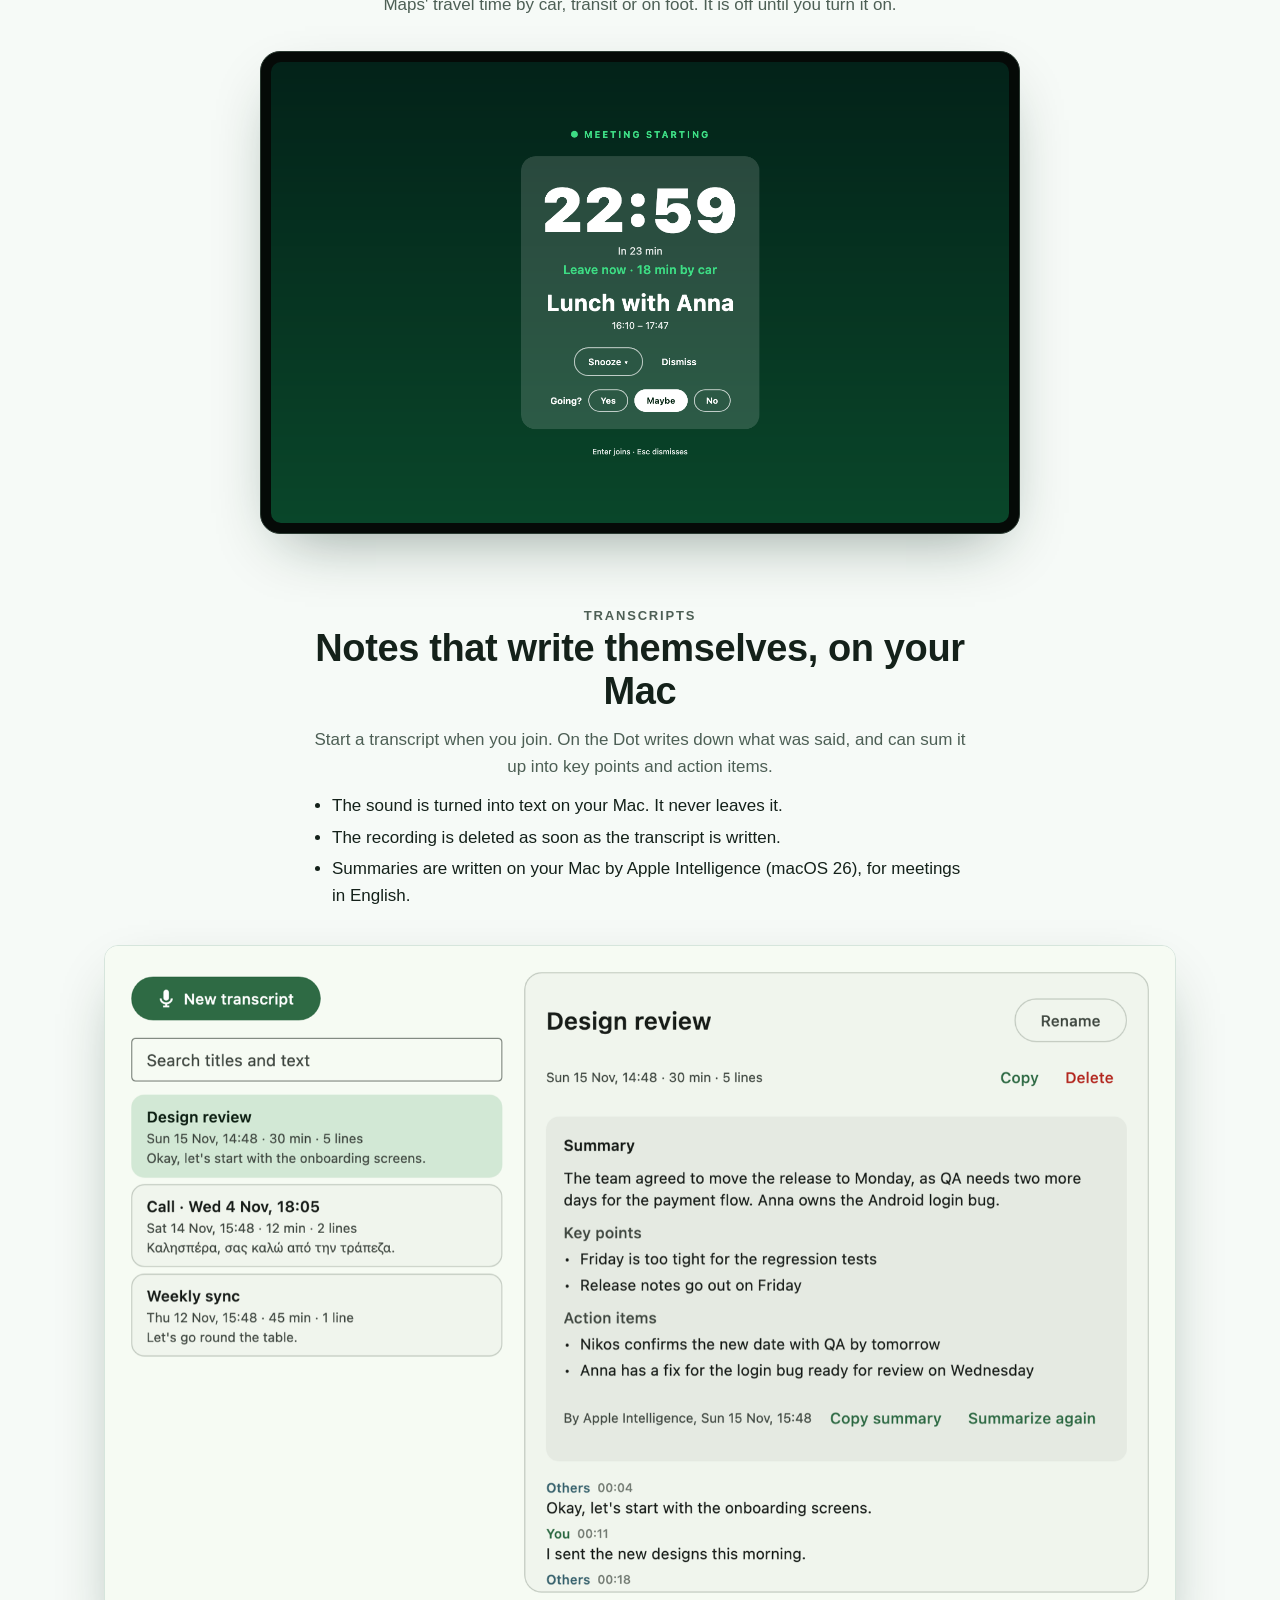
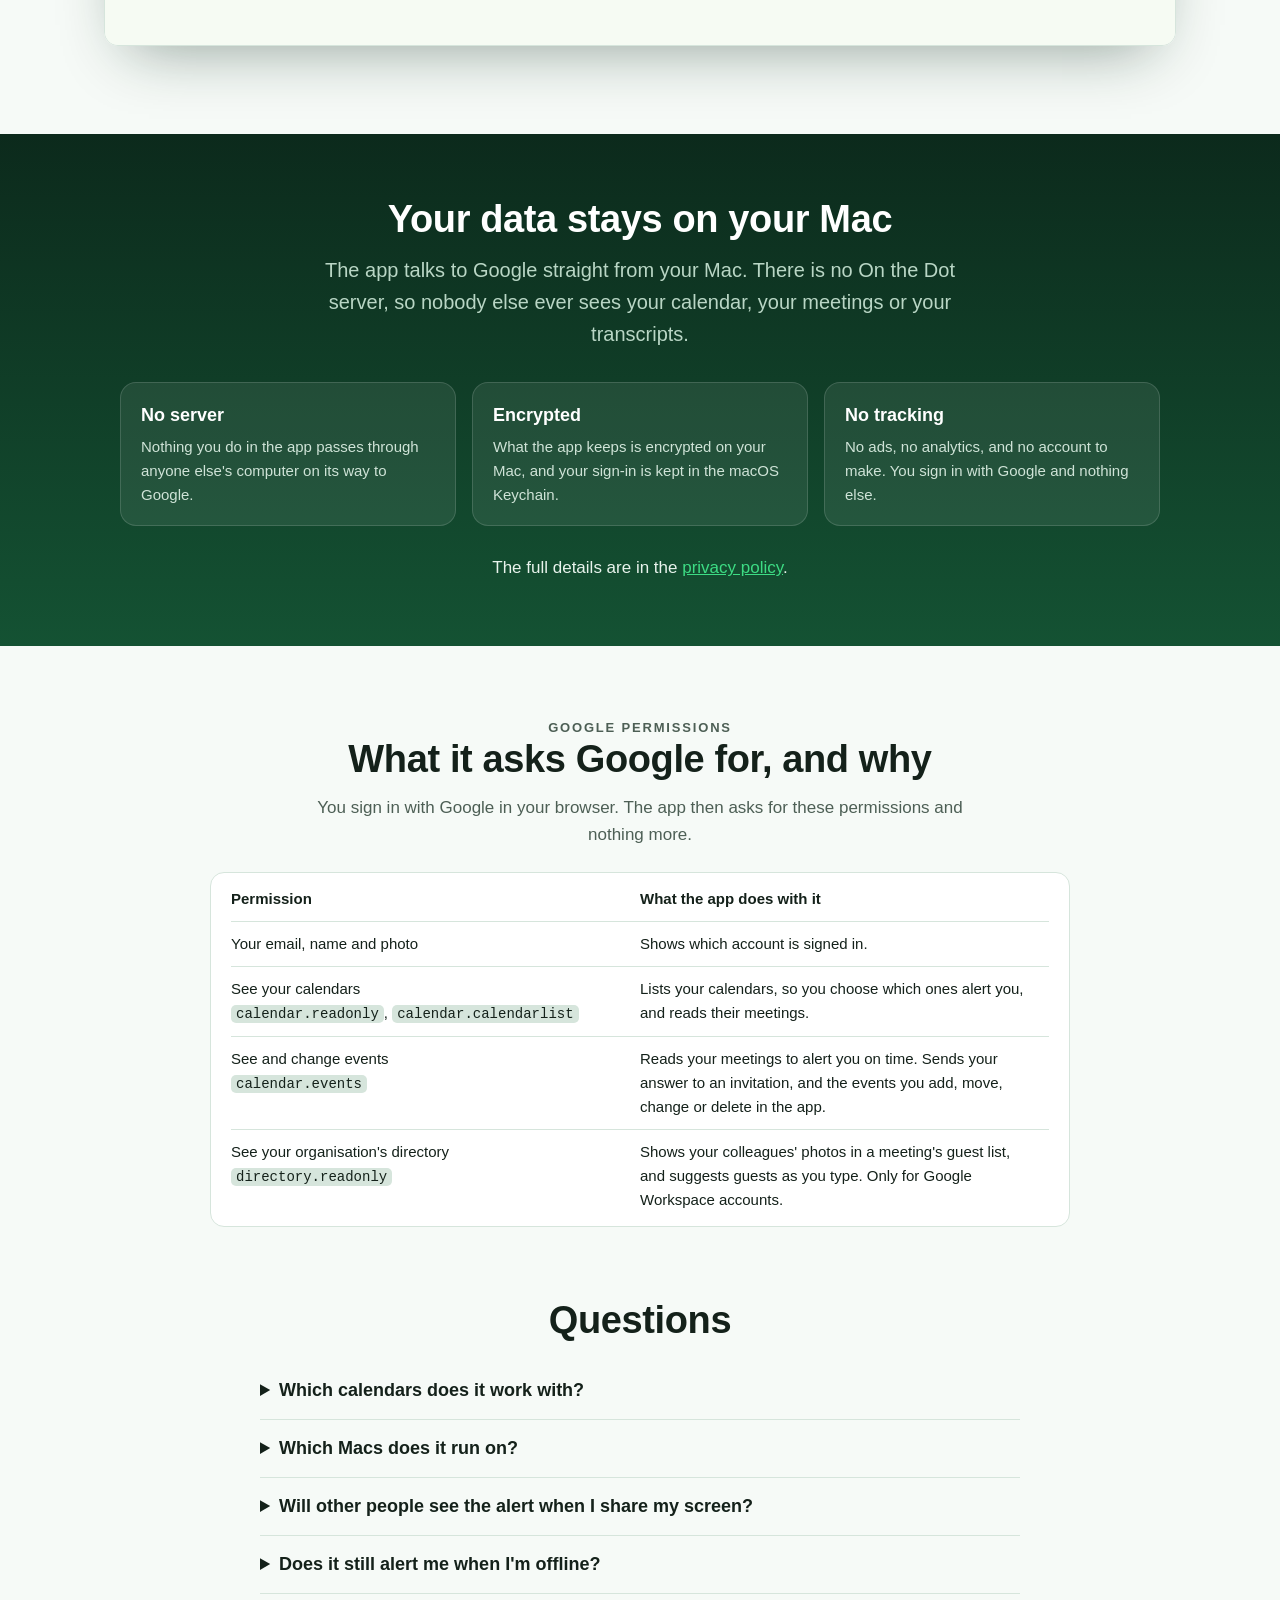
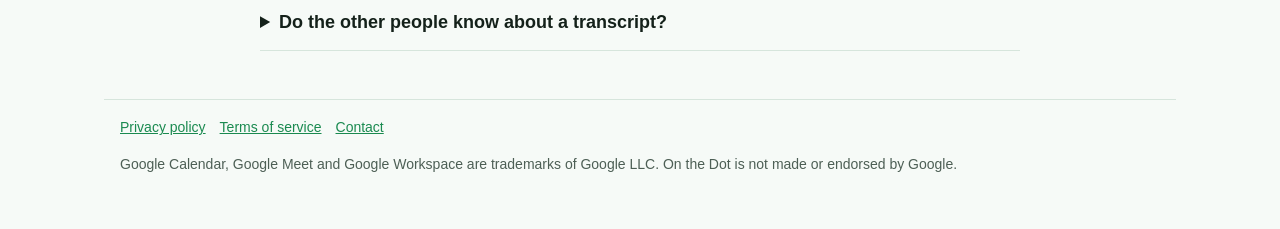
==== commit e8134853: "Add files via upload" ====
--- a/index.html
+++ b/index.html
@@ -3,10 +3,13 @@
 <head>
   <meta charset="utf-8">
   <meta name="viewport" content="width=device-width, initial-scale=1">
+  <!-- Proves to Google that this site is yours (Search Console). Keep it: Google checks it again from time to time. -->
+  <meta name="google-site-verification" content="06Ci0x_Z8qUfjNM6JI9JEYcRV7CEZEPoXsNodhVxOsw" />
   <title>On the Dot: be on time for every meeting</title>
   <meta name="description" content="On the Dot is a Mac menu-bar app that covers your screen the minute your next Google Calendar meeting starts, with one button to join.">
   <link rel="icon" href="icon.png">
-  <link rel="stylesheet" href="style.css">
+  <!-- Change the number when style.css changes, so a browser never pairs a new page with an old style. -->
+  <link rel="stylesheet" href="style.css?v=2">
 </head>
 <body class="home">
 <header>
@@ -25,7 +28,7 @@
       <div class="actions">
         <a class="button" href="#alerts">See how it works</a>
       </div>
-      <p class="soft">Coming soon for Macs with Apple silicon on macOS 26.</p>
+      <p class="soft">Coming soon for Macs with Apple silicon on macOS 15 or later.</p>
       <ul class="chips">
         <li><a href="#alerts">Alerts you cannot miss</a></li>
         <li><a href="#calendar">A full calendar built in</a></li>
@@ -136,7 +139,7 @@
       <ul>
         <li>The sound is turned into text on your Mac. It never leaves it.</li>
         <li>The recording is deleted as soon as the transcript is written.</li>
-        <li>Summaries are written on your Mac by Apple Intelligence, for meetings in English.</li>
+        <li>Summaries are written on your Mac by Apple Intelligence (macOS 26), for meetings in English.</li>
       </ul>
     </div>
     <figure class="window">
@@ -197,7 +200,7 @@
       </details>
       <details>
         <summary>Which Macs does it run on?</summary>
-        <p>Macs with Apple silicon, on macOS 26.</p>
+        <p>Macs with Apple silicon, on macOS 15 or later. Summaries need Apple Intelligence, on macOS 26.</p>
       </details>
       <details>
         <summary>Will other people see the alert when I share my screen?</summary>
